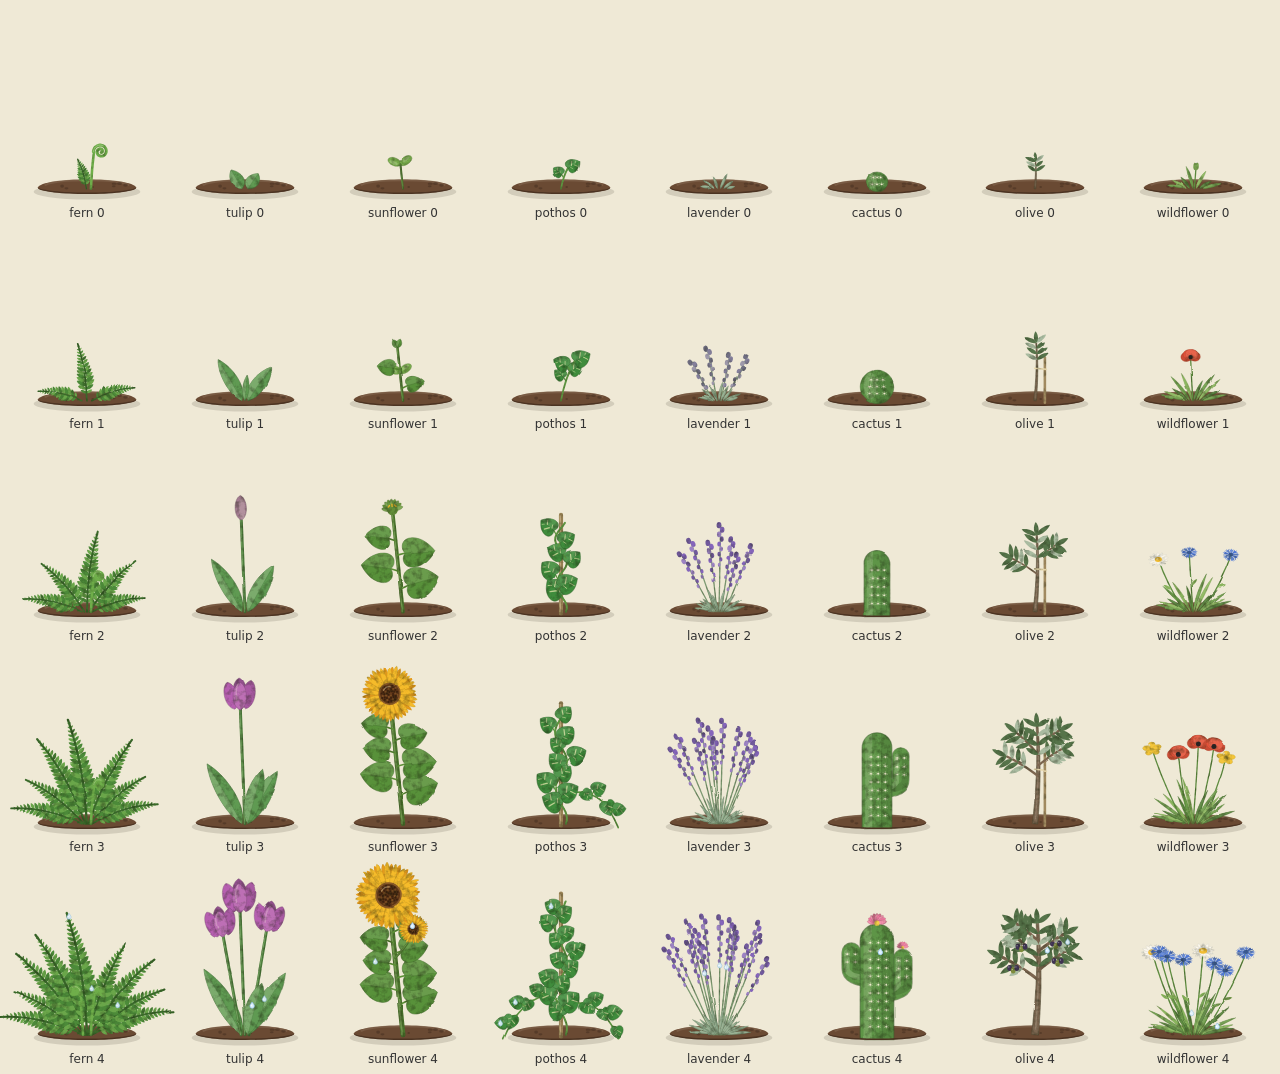
==== test/plants.html @ 62d05559 "Friend Garden: every friend is a plant, and getting in touch waters it Static web app for stuffs: ei" ====
<!doctype html>
<meta charset="utf-8">
<title>Plant sheet</title>
<style>
  body { margin: 0; font: 12px system-ui; background: #efe9d6; color: #333; }
  body.dusk { background: #1d2733; color: #ddd; }
  .grid { display: grid; gap: 0; padding: 8px; }
  .cell { text-align: center; }
  .cell svg { width: 100%; display: block; }
  h3 { margin: 4px 8px; }
</style>
<svg width="0" height="0" style="position:absolute"><defs id="defs"></defs></svg>
<div id="out"></div>
<script type="module">
import { plantSVG, KINDS, WOBBLE_DEFS } from '../app/js/plants.js';
document.getElementById('defs').innerHTML = WOBBLE_DEFS;
const q = new URLSearchParams(location.search);
const dusk = q.get('dusk') === '1';
if (dusk) document.body.classList.add('dusk');
const mode = q.get('mode') || 'stages';
const kinds = q.get('kinds') ? q.get('kinds').split(',') : KINDS.map(k => k.id);
let html = '';
if (mode === 'stages') {
  html += `<div class="grid" style="grid-template-columns:repeat(${kinds.length},1fr)">`;
  for (let st = 0; st < 5; st++) for (const k of kinds) html += `<div class="cell">${plantSVG({ kind: k, stage: st, mood: 'fresh', seed: q.get('seed') || 'a', dusk, dew: st === 4 })}${k} ${st}</div>`;
  html += '</div>';
} else {
  const st = +(q.get('stage') || 3);
  html += `<div class="grid" style="grid-template-columns:repeat(${kinds.length},1fr)">`;
  for (const m of ['fresh', 'thirsty', 'droopy']) for (const k of kinds) html += `<div class="cell">${plantSVG({ kind: k, stage: st, mood: m, seed: q.get('seed') || 'a', dusk })}${k} ${m}</div>`;
  html += '</div>';
}
document.getElementById('out').innerHTML = html;
</script>
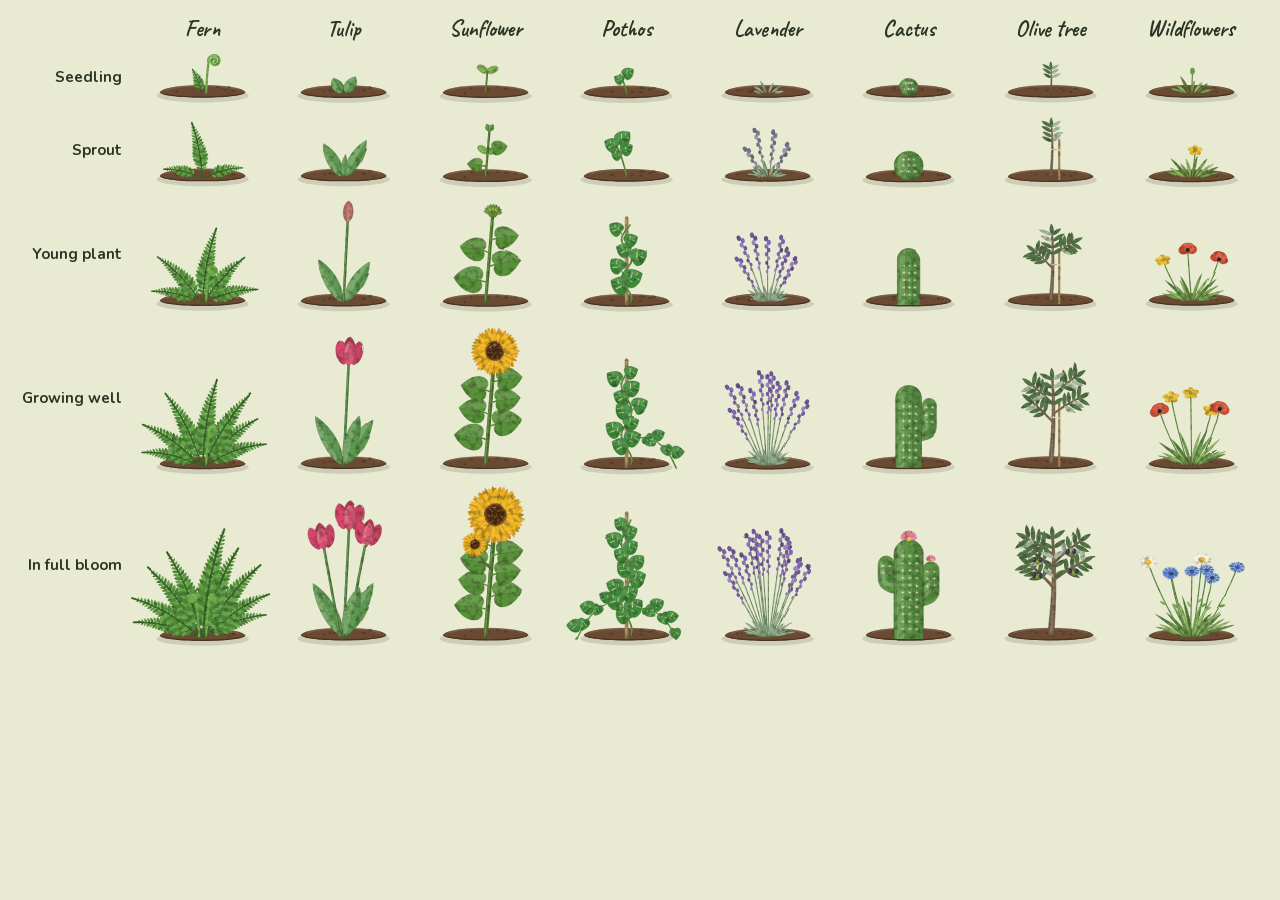
==== commit 7eadb3d9: "Planters, watering list, offline, docs and screenshots - Beds are wooden planters as long as their p" ====
--- a/test/plants.html
+++ b/test/plants.html
@@ -1,34 +1,42 @@
 <!doctype html>
 <meta charset="utf-8">
-<title>Plant sheet</title>
+<meta name="viewport" content="width=device-width, initial-scale=1">
+<title>Friend Garden plant sheet</title>
+<!--
+  Every plant at every stage (?mode=stages) or in every mood (?mode=moods&stage=3).
+  Add &dusk=1 for the dusk colors, &kinds=fern,tulip for a few kinds, &seed=x for other shapes.
+  tools/docs_shots.py uses it for the pictures in docs/the-plants.md.
+-->
+<link rel="stylesheet" href="../app/fonts/fonts.css">
 <style>
-  body { margin: 0; font: 12px system-ui; background: #efe9d6; color: #333; }
-  body.dusk { background: #1d2733; color: #ddd; }
-  .grid { display: grid; gap: 0; padding: 8px; }
+  body { margin: 0; font: 15px/1.3 Nunito, system-ui, sans-serif; background: #e8ead2; color: #2b3525; }
+  body.dusk { background: #19242a; color: #efe9d8; }
+  .grid { display: grid; gap: 0 4px; padding: 18px 20px 22px; align-items: end; }
   .cell { text-align: center; }
   .cell svg { width: 100%; display: block; }
-  h3 { margin: 4px 8px; }
+  .head { font: 700 22px/1 Caveat, cursive; text-align: center; padding-bottom: 6px; }
+  .row { font: 700 15px/1.2 Nunito, sans-serif; align-self: center; text-align: right; padding-right: 8px; }
 </style>
 <svg width="0" height="0" style="position:absolute"><defs id="defs"></defs></svg>
 <div id="out"></div>
 <script type="module">
 import { plantSVG, KINDS, WOBBLE_DEFS } from '../app/js/plants.js';
+import { STAGE_WORDS, MOOD_WORDS } from '../app/js/logic.js';
 document.getElementById('defs').innerHTML = WOBBLE_DEFS;
 const q = new URLSearchParams(location.search);
 const dusk = q.get('dusk') === '1';
 if (dusk) document.body.classList.add('dusk');
 const mode = q.get('mode') || 'stages';
-const kinds = q.get('kinds') ? q.get('kinds').split(',') : KINDS.map(k => k.id);
-let html = '';
-if (mode === 'stages') {
-  html += `<div class="grid" style="grid-template-columns:repeat(${kinds.length},1fr)">`;
-  for (let st = 0; st < 5; st++) for (const k of kinds) html += `<div class="cell">${plantSVG({ kind: k, stage: st, mood: 'fresh', seed: q.get('seed') || 'a', dusk, dew: st === 4 })}${k} ${st}</div>`;
-  html += '</div>';
-} else {
-  const st = +(q.get('stage') || 3);
-  html += `<div class="grid" style="grid-template-columns:repeat(${kinds.length},1fr)">`;
-  for (const m of ['fresh', 'thirsty', 'droopy']) for (const k of kinds) html += `<div class="cell">${plantSVG({ kind: k, stage: st, mood: m, seed: q.get('seed') || 'a', dusk })}${k} ${m}</div>`;
-  html += '</div>';
+const kinds = q.get('kinds') ? KINDS.filter((k) => q.get('kinds').split(',').includes(k.id)) : KINDS;
+const seed = q.get('seed') || 'sheet';
+const rows = mode === 'stages' ? [0, 1, 2, 3, 4].map((s) => [STAGE_WORDS[s], { stage: s, mood: 'fresh' }])
+  : ['fresh', 'thirsty', 'droopy'].map((m) => [MOOD_WORDS[m], { stage: +(q.get('stage') || 3), mood: m }]);
+let html = `<div class="grid" style="grid-template-columns:110px repeat(${kinds.length},1fr)"><div></div>`;
+for (const k of kinds) html += `<div class="head">${k.name}</div>`;
+for (const [label, o] of rows) {
+  html += `<div class="row">${label}</div>`;
+  for (const k of kinds) html += `<div class="cell">${plantSVG({ kind: k.id, seed: `${seed}-${k.id}`, dusk, crop: true, ...o })}</div>`;
 }
-document.getElementById('out').innerHTML = html;
+document.getElementById('out').innerHTML = html + '</div>';
+document.documentElement.dataset.ready = '1';
 </script>
--- a/app/fonts/fonts.css
+++ b/app/fonts/fonts.css
@@ -0,0 +1,49 @@
+/* Self-hosted fonts (SIL Open Font License 1.1, see the OFL-*.txt files here). */
+@font-face {
+  font-family: 'Caveat';
+  font-style: normal;
+  font-weight: 500 700;
+  font-display: swap;
+  src: url(./caveat-latin-ext.woff2) format('woff2');
+  unicode-range: U+0100-02BA, U+02BD-02C5, U+02C7-02CC, U+02CE-02D7, U+02DD-02FF, U+0304, U+0308, U+0329, U+1D00-1DBF, U+1E00-1E9F, U+1EF2-1EFF, U+2020, U+20A0-20AB, U+20AD-20C4, U+2113, U+2C60-2C7F, U+A720-A7FF;
+}
+@font-face {
+  font-family: 'Caveat';
+  font-style: normal;
+  font-weight: 500 700;
+  font-display: swap;
+  src: url(./caveat-latin.woff2) format('woff2');
+  unicode-range: U+0000-00FF, U+0131, U+0152-0153, U+02BB-02BC, U+02C6, U+02DA, U+02DC, U+0304, U+0308, U+0329, U+2000-206F, U+20AC, U+2122, U+2191, U+2193, U+2212, U+2215, U+FEFF, U+FFFD;
+}
+@font-face {
+  font-family: 'Fraunces';
+  font-style: normal;
+  font-weight: 400 700;
+  font-display: swap;
+  src: url(./fraunces-latin-ext.woff2) format('woff2');
+  unicode-range: U+0100-02BA, U+02BD-02C5, U+02C7-02CC, U+02CE-02D7, U+02DD-02FF, U+0304, U+0308, U+0329, U+1D00-1DBF, U+1E00-1E9F, U+1EF2-1EFF, U+2020, U+20A0-20AB, U+20AD-20C4, U+2113, U+2C60-2C7F, U+A720-A7FF;
+}
+@font-face {
+  font-family: 'Fraunces';
+  font-style: normal;
+  font-weight: 400 700;
+  font-display: swap;
+  src: url(./fraunces-latin.woff2) format('woff2');
+  unicode-range: U+0000-00FF, U+0131, U+0152-0153, U+02BB-02BC, U+02C6, U+02DA, U+02DC, U+0304, U+0308, U+0329, U+2000-206F, U+20AC, U+2122, U+2191, U+2193, U+2212, U+2215, U+FEFF, U+FFFD;
+}
+@font-face {
+  font-family: 'Nunito';
+  font-style: normal;
+  font-weight: 400 800;
+  font-display: swap;
+  src: url(./nunito-latin-ext.woff2) format('woff2');
+  unicode-range: U+0100-02BA, U+02BD-02C5, U+02C7-02CC, U+02CE-02D7, U+02DD-02FF, U+0304, U+0308, U+0329, U+1D00-1DBF, U+1E00-1E9F, U+1EF2-1EFF, U+2020, U+20A0-20AB, U+20AD-20C4, U+2113, U+2C60-2C7F, U+A720-A7FF;
+}
+@font-face {
+  font-family: 'Nunito';
+  font-style: normal;
+  font-weight: 400 800;
+  font-display: swap;
+  src: url(./nunito-latin.woff2) format('woff2');
+  unicode-range: U+0000-00FF, U+0131, U+0152-0153, U+02BB-02BC, U+02C6, U+02DA, U+02DC, U+0304, U+0308, U+0329, U+2000-206F, U+20AC, U+2122, U+2191, U+2193, U+2212, U+2215, U+FEFF, U+FFFD;
+}
